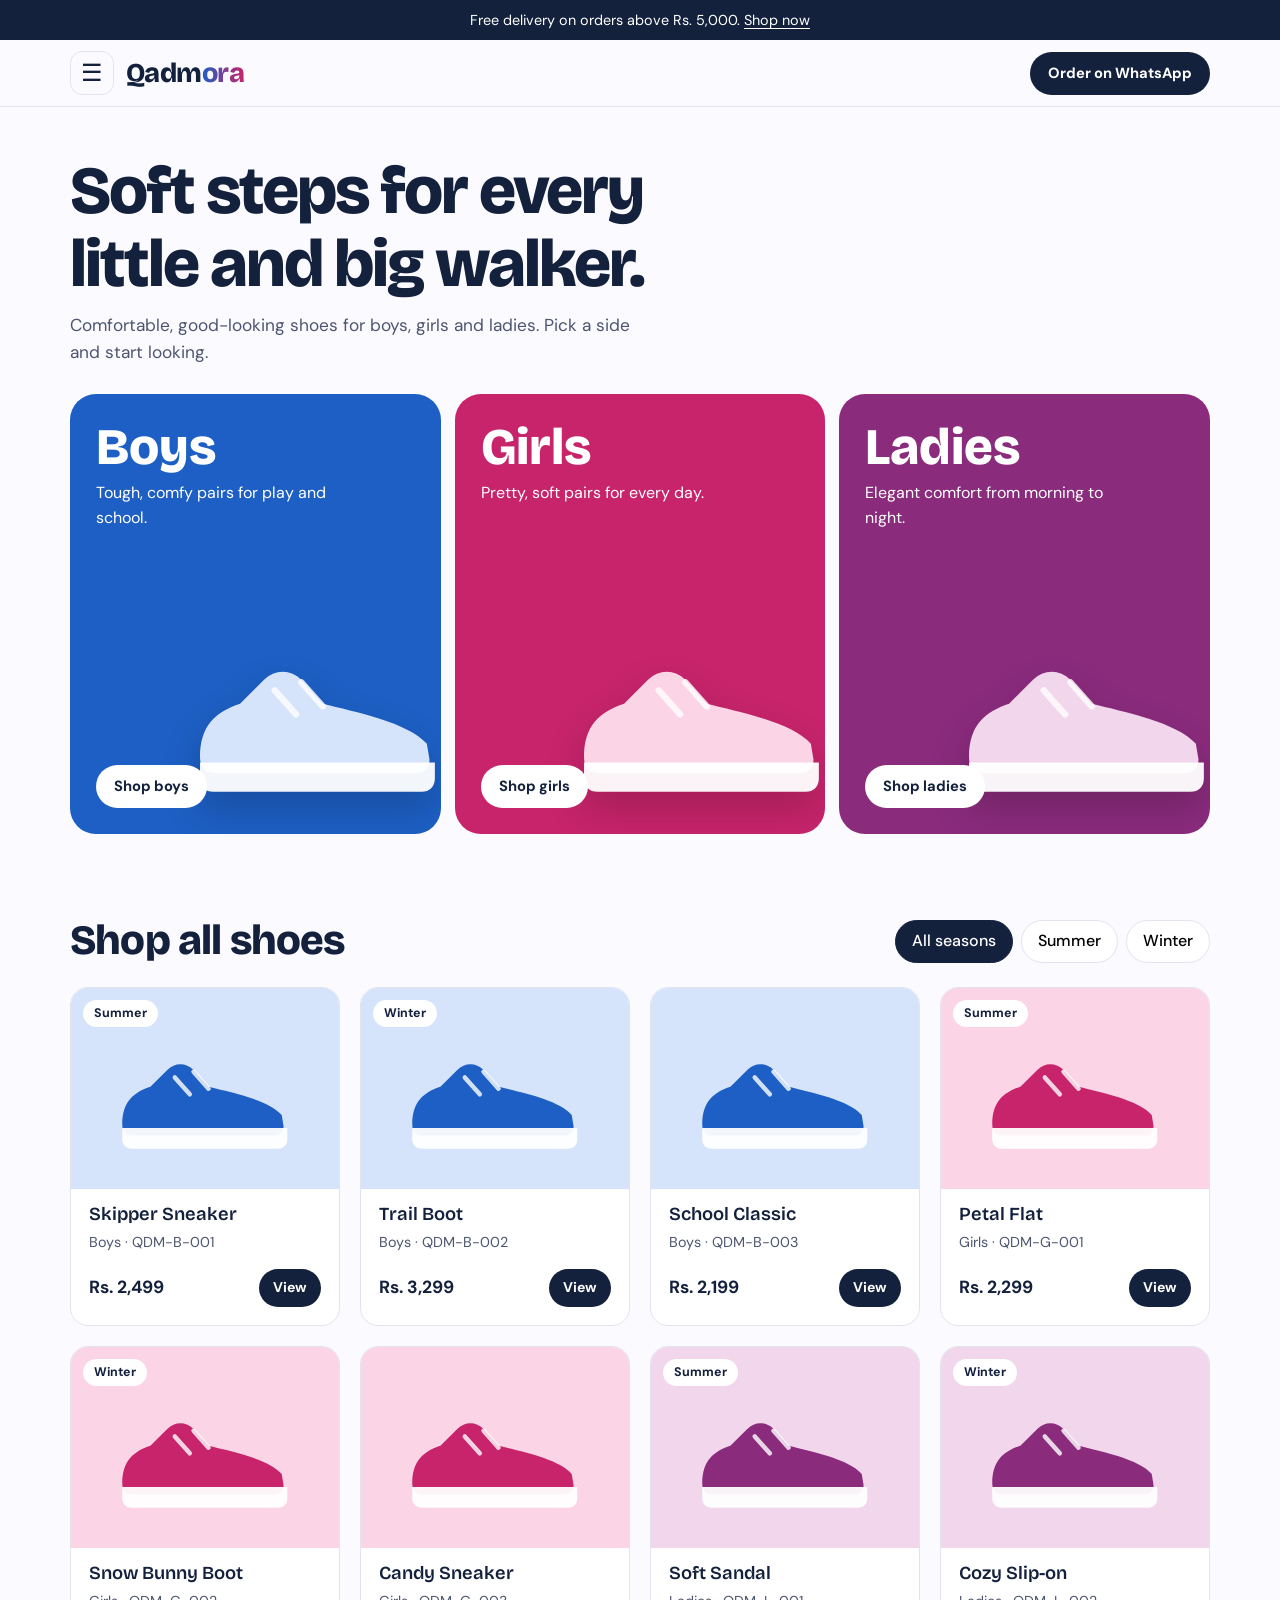
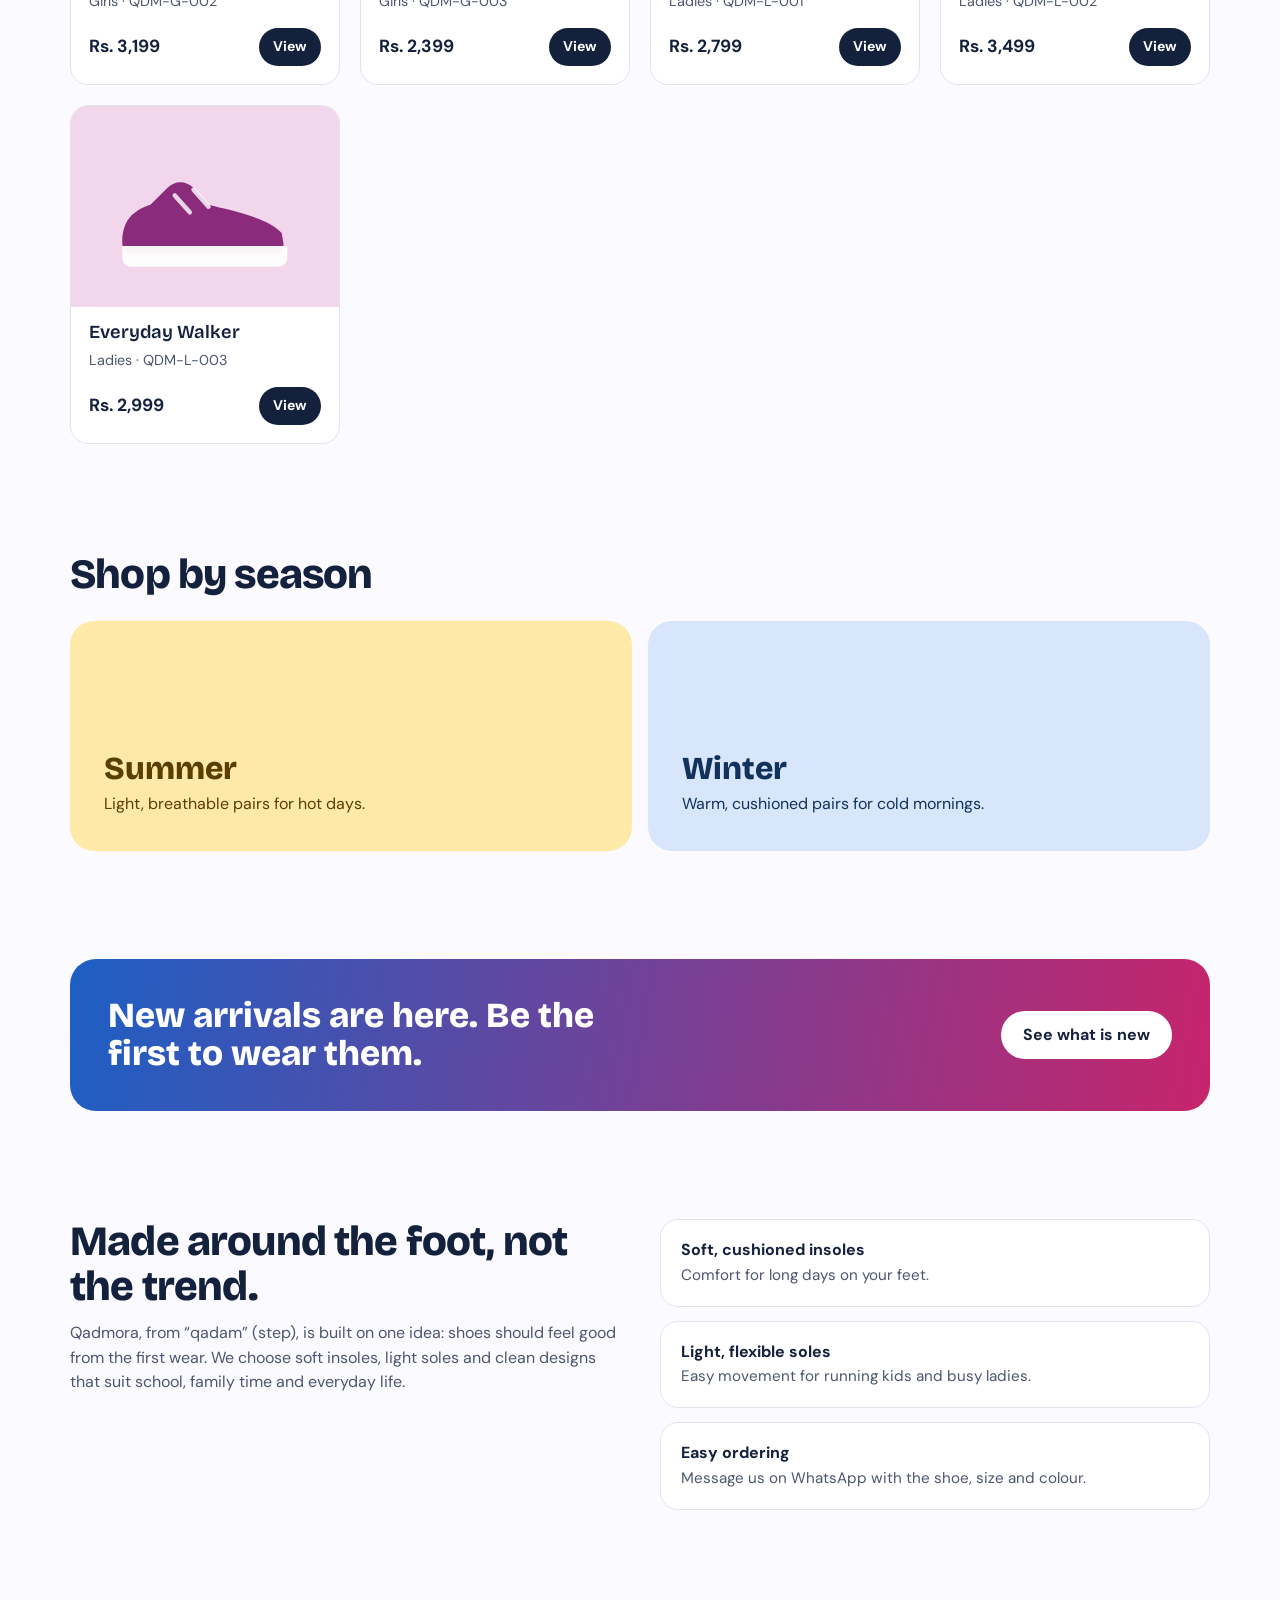
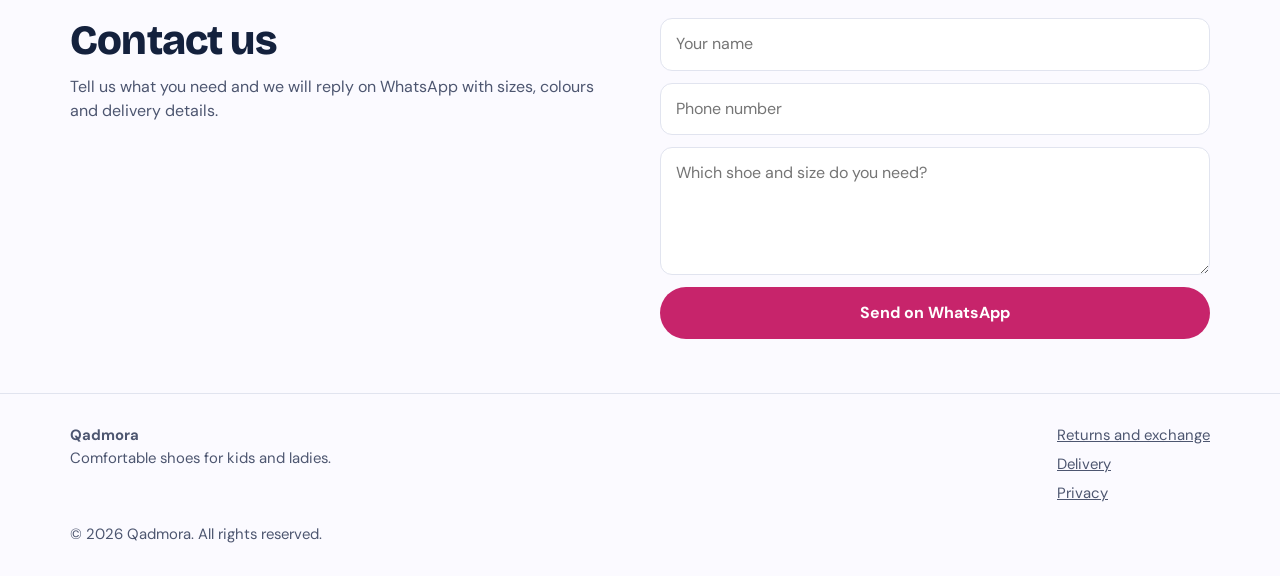
==== index.html @ e9a38264 "Add files via upload" ====
<!DOCTYPE html>
<html lang="en"><head><meta charset="utf-8"><meta name="viewport" content="width=device-width, initial-scale=1">
<title>Qadmora – Comfortable shoes for boys, girls and ladies</title><meta name="description" content="Qadmora makes soft, comfortable, good-looking shoes for boys, girls and ladies. Shop by category and season.">
<meta name="theme-color" content="#1d5fc4"><link rel="icon" href="favicon.svg" type="image/svg+xml">
<meta property="og:type" content="website"><meta property="og:title" content="Qadmora – Comfortable shoes for boys, girls and ladies"><meta property="og:description" content="Qadmora makes soft, comfortable, good-looking shoes for boys, girls and ladies. Shop by category and season."><meta property="og:image" content="https://qadmora.pages.dev/og-image.svg"><meta name="twitter:card" content="summary_large_image">
<link rel="preconnect" href="https://fonts.googleapis.com"><link rel="preconnect" href="https://fonts.gstatic.com" crossorigin>
<link href="https://fonts.googleapis.com/css2?family=Bricolage+Grotesque:wght@600;800&family=DM+Sans:wght@400;500;700&display=swap" rel="stylesheet">
<link rel="stylesheet" href="styles.css"><script type="application/ld+json">{"@context": "https://schema.org", "@type": "Store", "name": "Qadmora", "url": "https://qadmora.pages.dev", "description": "Comfortable shoes for boys, girls and ladies.", "areaServed": "PK", "currenciesAccepted": "PKR"}</script></head>
<body><div class="adbar" id="adTop" hidden></div>
<header><div class="wrap nav"><div class="left"><button class="burger" id="burger" aria-label="Open menu" aria-expanded="false" aria-controls="drawer">☰</button><a class="logo" href="./">Qadm<i>ora</i></a></div><a class="wa" data-wa="Assalam o Alaikum, I want to order from Qadmora." href="#" rel="noopener" target="_blank">Order on WhatsApp</a></div></header>
<div class="overlay" id="overlay" hidden></div>
<aside class="drawer" id="drawer" aria-label="Menu"><a class="logo" href="./">Qadm<i>ora</i></a><a href="boys/">Boys</a><a href="girls/">Girls</a><a href="ladies/">Ladies</a><a href="#shop">All shoes</a><a href="#seasons" id="navSeason">Seasons</a><a href="#about">About</a><a href="#contact">Contact</a><a href="returns.html">Returns</a><a href="delivery.html">Delivery</a></aside>
<main id="top"><div class="wrap hero"><h1>Soft steps for every little and big walker.</h1><p class="sub">Comfortable, good-looking shoes for boys, girls and ladies. Pick a side and start looking.</p><div class="panels"><a class="panel" href="boys/" style="background:#1d5fc4" aria-label="Shop Boys shoes"><div><h2>Boys</h2><small>Tough, comfy pairs for play and school.</small></div><svg viewBox="0 0 100 70" aria-hidden="true"><path d="M6 54c0-12 6-17 15-20l9-9c4-4 10-4 14 0l8 9c12 3 32 7 39 15l1 6c0 3-2 5-5 5H11c-3 0-5-2-5-6z" fill="#d6e4fb"/><path d="M6 56h88v6c0 3-2 5-5 5H11c-3 0-5-2-5-5z" fill="#fff" opacity=".95"/><path d="M34 29l8 9M44 26l8 9" stroke="#fff" stroke-width="2.4" stroke-linecap="round" opacity=".8"/></svg><span class="go">Shop boys</span></a><a class="panel" href="girls/" style="background:#c7246b" aria-label="Shop Girls shoes"><div><h2>Girls</h2><small>Pretty, soft pairs for every day.</small></div><svg viewBox="0 0 100 70" aria-hidden="true"><path d="M6 54c0-12 6-17 15-20l9-9c4-4 10-4 14 0l8 9c12 3 32 7 39 15l1 6c0 3-2 5-5 5H11c-3 0-5-2-5-6z" fill="#fbd5e5"/><path d="M6 56h88v6c0 3-2 5-5 5H11c-3 0-5-2-5-5z" fill="#fff" opacity=".95"/><path d="M34 29l8 9M44 26l8 9" stroke="#fff" stroke-width="2.4" stroke-linecap="round" opacity=".8"/></svg><span class="go">Shop girls</span></a><a class="panel" href="ladies/" style="background:#8a2b7c" aria-label="Shop Ladies shoes"><div><h2>Ladies</h2><small>Elegant comfort from morning to night.</small></div><svg viewBox="0 0 100 70" aria-hidden="true"><path d="M6 54c0-12 6-17 15-20l9-9c4-4 10-4 14 0l8 9c12 3 32 7 39 15l1 6c0 3-2 5-5 5H11c-3 0-5-2-5-6z" fill="#f1d6ec"/><path d="M6 56h88v6c0 3-2 5-5 5H11c-3 0-5-2-5-5z" fill="#fff" opacity=".95"/><path d="M34 29l8 9M44 26l8 9" stroke="#fff" stroke-width="2.4" stroke-linecap="round" opacity=".8"/></svg><span class="go">Shop ladies</span></a></div></div>
<section id="shop"><div class="wrap"><div class="head"><h2>Shop all shoes</h2><div class="chips" id="seasonChips" aria-label="Season"><button class="chip" data-s="all" aria-pressed="true">All seasons</button><button class="chip" data-s="Summer" aria-pressed="false">Summer</button><button class="chip" data-s="Winter" aria-pressed="false">Winter</button></div></div><div class="grid"><article class="card" data-season="Summer"><a class="img" href="p/qdm-b-001.html" style="background:#d6e4fb" aria-label="Skipper Sneaker"><span class="tag">Summer</span><svg viewBox="0 0 100 70" aria-hidden="true"><path d="M6 54c0-12 6-17 15-20l9-9c4-4 10-4 14 0l8 9c12 3 32 7 39 15l1 6c0 3-2 5-5 5H11c-3 0-5-2-5-6z" fill="#1d5fc4"/><path d="M6 56h88v6c0 3-2 5-5 5H11c-3 0-5-2-5-5z" fill="#fff" opacity=".95"/><path d="M34 29l8 9M44 26l8 9" stroke="#fff" stroke-width="2.4" stroke-linecap="round" opacity=".8"/></svg></a><div class="body"><h3><a href="p/qdm-b-001.html">Skipper Sneaker</a></h3><div class="meta">Boys · QDM-B-001</div><div class="row"><span class="price">Rs. 2,499</span><a class="buy" href="p/qdm-b-001.html">View</a></div></div></article><article class="card" data-season="Winter"><a class="img" href="p/qdm-b-002.html" style="background:#d6e4fb" aria-label="Trail Boot"><span class="tag">Winter</span><svg viewBox="0 0 100 70" aria-hidden="true"><path d="M6 54c0-12 6-17 15-20l9-9c4-4 10-4 14 0l8 9c12 3 32 7 39 15l1 6c0 3-2 5-5 5H11c-3 0-5-2-5-6z" fill="#1d5fc4"/><path d="M6 56h88v6c0 3-2 5-5 5H11c-3 0-5-2-5-5z" fill="#fff" opacity=".95"/><path d="M34 29l8 9M44 26l8 9" stroke="#fff" stroke-width="2.4" stroke-linecap="round" opacity=".8"/></svg></a><div class="body"><h3><a href="p/qdm-b-002.html">Trail Boot</a></h3><div class="meta">Boys · QDM-B-002</div><div class="row"><span class="price">Rs. 3,299</span><a class="buy" href="p/qdm-b-002.html">View</a></div></div></article><article class="card" data-season="All"><a class="img" href="p/qdm-b-003.html" style="background:#d6e4fb" aria-label="School Classic"><svg viewBox="0 0 100 70" aria-hidden="true"><path d="M6 54c0-12 6-17 15-20l9-9c4-4 10-4 14 0l8 9c12 3 32 7 39 15l1 6c0 3-2 5-5 5H11c-3 0-5-2-5-6z" fill="#1d5fc4"/><path d="M6 56h88v6c0 3-2 5-5 5H11c-3 0-5-2-5-5z" fill="#fff" opacity=".95"/><path d="M34 29l8 9M44 26l8 9" stroke="#fff" stroke-width="2.4" stroke-linecap="round" opacity=".8"/></svg></a><div class="body"><h3><a href="p/qdm-b-003.html">School Classic</a></h3><div class="meta">Boys · QDM-B-003</div><div class="row"><span class="price">Rs. 2,199</span><a class="buy" href="p/qdm-b-003.html">View</a></div></div></article><article class="card" data-season="Summer"><a class="img" href="p/qdm-g-001.html" style="background:#fbd5e5" aria-label="Petal Flat"><span class="tag">Summer</span><svg viewBox="0 0 100 70" aria-hidden="true"><path d="M6 54c0-12 6-17 15-20l9-9c4-4 10-4 14 0l8 9c12 3 32 7 39 15l1 6c0 3-2 5-5 5H11c-3 0-5-2-5-6z" fill="#c7246b"/><path d="M6 56h88v6c0 3-2 5-5 5H11c-3 0-5-2-5-5z" fill="#fff" opacity=".95"/><path d="M34 29l8 9M44 26l8 9" stroke="#fff" stroke-width="2.4" stroke-linecap="round" opacity=".8"/></svg></a><div class="body"><h3><a href="p/qdm-g-001.html">Petal Flat</a></h3><div class="meta">Girls · QDM-G-001</div><div class="row"><span class="price">Rs. 2,299</span><a class="buy" href="p/qdm-g-001.html">View</a></div></div></article><article class="card" data-season="Winter"><a class="img" href="p/qdm-g-002.html" style="background:#fbd5e5" aria-label="Snow Bunny Boot"><span class="tag">Winter</span><svg viewBox="0 0 100 70" aria-hidden="true"><path d="M6 54c0-12 6-17 15-20l9-9c4-4 10-4 14 0l8 9c12 3 32 7 39 15l1 6c0 3-2 5-5 5H11c-3 0-5-2-5-6z" fill="#c7246b"/><path d="M6 56h88v6c0 3-2 5-5 5H11c-3 0-5-2-5-5z" fill="#fff" opacity=".95"/><path d="M34 29l8 9M44 26l8 9" stroke="#fff" stroke-width="2.4" stroke-linecap="round" opacity=".8"/></svg></a><div class="body"><h3><a href="p/qdm-g-002.html">Snow Bunny Boot</a></h3><div class="meta">Girls · QDM-G-002</div><div class="row"><span class="price">Rs. 3,199</span><a class="buy" href="p/qdm-g-002.html">View</a></div></div></article><article class="card" data-season="All"><a class="img" href="p/qdm-g-003.html" style="background:#fbd5e5" aria-label="Candy Sneaker"><svg viewBox="0 0 100 70" aria-hidden="true"><path d="M6 54c0-12 6-17 15-20l9-9c4-4 10-4 14 0l8 9c12 3 32 7 39 15l1 6c0 3-2 5-5 5H11c-3 0-5-2-5-6z" fill="#c7246b"/><path d="M6 56h88v6c0 3-2 5-5 5H11c-3 0-5-2-5-5z" fill="#fff" opacity=".95"/><path d="M34 29l8 9M44 26l8 9" stroke="#fff" stroke-width="2.4" stroke-linecap="round" opacity=".8"/></svg></a><div class="body"><h3><a href="p/qdm-g-003.html">Candy Sneaker</a></h3><div class="meta">Girls · QDM-G-003</div><div class="row"><span class="price">Rs. 2,399</span><a class="buy" href="p/qdm-g-003.html">View</a></div></div></article><article class="card" data-season="Summer"><a class="img" href="p/qdm-l-001.html" style="background:#f1d6ec" aria-label="Soft Sandal"><span class="tag">Summer</span><svg viewBox="0 0 100 70" aria-hidden="true"><path d="M6 54c0-12 6-17 15-20l9-9c4-4 10-4 14 0l8 9c12 3 32 7 39 15l1 6c0 3-2 5-5 5H11c-3 0-5-2-5-6z" fill="#8a2b7c"/><path d="M6 56h88v6c0 3-2 5-5 5H11c-3 0-5-2-5-5z" fill="#fff" opacity=".95"/><path d="M34 29l8 9M44 26l8 9" stroke="#fff" stroke-width="2.4" stroke-linecap="round" opacity=".8"/></svg></a><div class="body"><h3><a href="p/qdm-l-001.html">Soft Sandal</a></h3><div class="meta">Ladies · QDM-L-001</div><div class="row"><span class="price">Rs. 2,799</span><a class="buy" href="p/qdm-l-001.html">View</a></div></div></article><article class="card" data-season="Winter"><a class="img" href="p/qdm-l-002.html" style="background:#f1d6ec" aria-label="Cozy Slip-on"><span class="tag">Winter</span><svg viewBox="0 0 100 70" aria-hidden="true"><path d="M6 54c0-12 6-17 15-20l9-9c4-4 10-4 14 0l8 9c12 3 32 7 39 15l1 6c0 3-2 5-5 5H11c-3 0-5-2-5-6z" fill="#8a2b7c"/><path d="M6 56h88v6c0 3-2 5-5 5H11c-3 0-5-2-5-5z" fill="#fff" opacity=".95"/><path d="M34 29l8 9M44 26l8 9" stroke="#fff" stroke-width="2.4" stroke-linecap="round" opacity=".8"/></svg></a><div class="body"><h3><a href="p/qdm-l-002.html">Cozy Slip-on</a></h3><div class="meta">Ladies · QDM-L-002</div><div class="row"><span class="price">Rs. 3,499</span><a class="buy" href="p/qdm-l-002.html">View</a></div></div></article><article class="card" data-season="All"><a class="img" href="p/qdm-l-003.html" style="background:#f1d6ec" aria-label="Everyday Walker"><svg viewBox="0 0 100 70" aria-hidden="true"><path d="M6 54c0-12 6-17 15-20l9-9c4-4 10-4 14 0l8 9c12 3 32 7 39 15l1 6c0 3-2 5-5 5H11c-3 0-5-2-5-6z" fill="#8a2b7c"/><path d="M6 56h88v6c0 3-2 5-5 5H11c-3 0-5-2-5-5z" fill="#fff" opacity=".95"/><path d="M34 29l8 9M44 26l8 9" stroke="#fff" stroke-width="2.4" stroke-linecap="round" opacity=".8"/></svg></a><div class="body"><h3><a href="p/qdm-l-003.html">Everyday Walker</a></h3><div class="meta">Ladies · QDM-L-003</div><div class="row"><span class="price">Rs. 2,999</span><a class="buy" href="p/qdm-l-003.html">View</a></div></div></article></div></div></section>
<section id="seasons"><div class="wrap"><div class="head"><h2>Shop by season</h2></div><div class="seasons"><button class="season s-summer" data-s="Summer"><span class="h">Summer</span><p>Light, breathable pairs for hot days.</p></button><button class="season s-winter" data-s="Winter"><span class="h">Winter</span><p>Warm, cushioned pairs for cold mornings.</p></button></div></div></section>
<section id="adMid" hidden><div class="wrap"><div class="banner" id="bannerBox"></div></div></section>
<section id="about"><div class="wrap two"><div><h2 class="big">Made around the foot, not the trend.</h2><p class="lead">Qadmora, from “qadam” (step), is built on one idea: shoes should feel good from the first wear. We choose soft insoles, light soles and clean designs that suit school, family time and everyday life.</p></div><div class="feat"><div><b>Soft, cushioned insoles</b><span>Comfort for long days on your feet.</span></div><div><b>Light, flexible soles</b><span>Easy movement for running kids and busy ladies.</span></div><div><b>Easy ordering</b><span>Message us on WhatsApp with the shoe, size and colour.</span></div></div></div></section>
<section id="contact"><div class="wrap two"><div><h2 class="big">Contact us</h2><p class="lead">Tell us what you need and we will reply on WhatsApp with sizes, colours and delivery details.</p></div><form id="form"><input name="n" placeholder="Your name" required autocomplete="name" aria-label="Your name"><input name="p" type="tel" inputmode="tel" placeholder="Phone number" required autocomplete="tel" aria-label="Phone number"><textarea name="m" rows="4" placeholder="Which shoe and size do you need?" required aria-label="Message"></textarea><button class="send" type="submit">Send on WhatsApp</button></form></div></section></main>
<footer><div class="wrap"><div><b>Qadmora</b><br>Comfortable shoes for kids and ladies.<div id="soc"></div></div><div class="fl"><a href="returns.html">Returns and exchange</a><a href="delivery.html">Delivery</a><a href="privacy.html">Privacy</a></div><div class="cp">© 2026 Qadmora. All rights reserved.</div></div></footer>
<script src="config.js"></script><script src="app.js"></script></body></html>
---- styles.css ----
:root{--ink:#14213d;--bg:#fbfaff;--mut:#4d5670;--line:#e1e4ef;--blue:#1d5fc4;--pink:#c7246b;--r:18px}
*{box-sizing:border-box;margin:0}html{scroll-behavior:smooth}
body{font-family:'DM Sans',system-ui,sans-serif;color:var(--ink);background:var(--bg);line-height:1.55}
h1,h2,h3,.logo,.h{font-family:'Bricolage Grotesque','DM Sans',sans-serif;line-height:1.08}a{color:inherit;text-decoration:none}
:focus-visible{outline:3px solid var(--ink);outline-offset:3px;border-radius:6px}.wrap{max-width:1180px;margin:0 auto;padding:0 20px}.narrow{max-width:760px}
.adbar{background:var(--ink);color:#fff;text-align:center;font-size:.9rem;padding:9px 16px}.adbar a{text-decoration:underline;text-underline-offset:3px}
header{position:sticky;top:0;z-index:20;background:rgba(251,250,255,.94);backdrop-filter:blur(8px);border-bottom:1px solid var(--line)}
.nav{display:flex;align-items:center;justify-content:space-between;height:66px}.left{display:flex;align-items:center;gap:12px}
.logo{font-size:1.7rem;font-weight:800;letter-spacing:-.02em}.logo i{font-style:normal;background:linear-gradient(90deg,var(--blue),var(--pink));-webkit-background-clip:text;background-clip:text;color:transparent}
.burger{font-size:1.5rem;line-height:1;background:none;border:1.5px solid var(--line);border-radius:12px;width:44px;height:44px;cursor:pointer;color:var(--ink)}
.wa{background:var(--ink);color:#fff;padding:10px 18px;border-radius:99px;font-weight:700;font-size:.92rem}
.drawer{position:fixed;top:0;left:0;bottom:0;width:min(300px,82vw);overflow:auto;background:#fff;z-index:40;padding:24px 18px;transform:translateX(-100%);visibility:hidden;transition:transform .3s ease,visibility .3s;display:flex;flex-direction:column;gap:2px;box-shadow:10px 0 40px rgba(20,33,61,.15)}
.drawer.open{transform:none;visibility:visible}.drawer a{padding:12px;border-radius:12px;font-weight:500;font-size:1.05rem}.drawer a:hover{background:#f1f2fa}.drawer a.logo{padding:0 12px 16px}
.overlay{position:fixed;inset:0;background:rgba(20,33,61,.45);z-index:30}
.hero h1{font-size:clamp(2.2rem,5.4vw,4.2rem);font-weight:800;letter-spacing:-.03em;max-width:15ch;padding:48px 0 12px}.sub{color:var(--mut);max-width:48ch;font-size:1.08rem;margin-bottom:28px}
.panels{display:flex;gap:14px;height:440px;margin-bottom:30px}
.panel{flex:1;border-radius:26px;padding:26px;display:flex;flex-direction:column;justify-content:space-between;position:relative;overflow:hidden;color:#fff;transition:flex .45s ease}
.panel:hover,.panel:focus-visible{flex:1.6}.panel h2{font-size:clamp(2rem,4vw,3.2rem);font-weight:800}.panel small{display:block;font-size:1rem;margin-top:6px;max-width:22ch}
.panel svg{position:absolute;right:-10px;bottom:34px;width:72%;max-width:340px;filter:drop-shadow(0 18px 18px rgba(0,0,0,.18));transition:transform .45s ease}.panel:hover svg{transform:rotate(-6deg) scale(1.06)}
.go{align-self:flex-start;background:#fff;color:var(--ink);padding:10px 18px;border-radius:99px;font-weight:700;font-size:.92rem;position:relative;z-index:1}
section{padding:54px 0}.head{display:flex;justify-content:space-between;align-items:end;flex-wrap:wrap;gap:16px;margin-bottom:24px}
.head h2,.big{font-size:clamp(1.8rem,3.6vw,2.6rem);font-weight:800;letter-spacing:-.02em}
.chips{display:flex;gap:8px;flex-wrap:wrap}.chip{border:1.5px solid var(--line);background:#fff;padding:8px 16px;border-radius:99px;font:inherit;font-weight:500;cursor:pointer;display:inline-block}
.chip[aria-pressed=true]{background:var(--ink);color:#fff;border-color:var(--ink)}
.grid{display:grid;grid-template-columns:repeat(auto-fill,minmax(250px,1fr));gap:20px}
.card{background:#fff;border:1px solid var(--line);border-radius:var(--r);overflow:hidden;display:flex;flex-direction:column}.card[hidden]{display:none}
.card .img{aspect-ratio:4/3;display:grid;place-items:center;position:relative}.card .img svg{width:70%}
.tag{position:absolute;left:12px;top:12px;background:#fff;border-radius:99px;font-size:.78rem;padding:4px 11px;font-weight:700}
.body{padding:16px 18px 18px;display:flex;flex-direction:column;gap:6px;flex:1}.card h3{font-size:1.15rem;font-weight:600}.meta{color:var(--mut);font-size:.9rem}
.row{display:flex;justify-content:space-between;align-items:center;margin-top:auto;padding-top:10px}.price{font-weight:700;font-size:1.1rem}
.buy{display:inline-block;background:var(--ink);color:#fff;padding:8px 14px;border-radius:99px;font-size:.88rem;font-weight:700}.buy.lg{padding:14px 26px;font-size:1rem;margin-top:8px}
.seasons{display:grid;grid-template-columns:1fr 1fr;gap:16px}.season{border-radius:24px;padding:34px;min-height:230px;display:flex;flex-direction:column;justify-content:flex-end;cursor:pointer;border:0;font:inherit;text-align:left}
.season .h{font-size:2rem;font-weight:800}.season p{max-width:30ch;margin-top:6px}.s-summer{background:#ffe9a8;color:#5a3d00}.s-winter{background:#d7e6fb;color:#12325c}
.banner{border-radius:26px;background:linear-gradient(100deg,var(--blue),var(--pink));color:#fff;padding:38px;display:flex;justify-content:space-between;align-items:center;gap:20px;flex-wrap:wrap}
.banner h3{font-size:clamp(1.5rem,3vw,2.2rem);font-weight:800;max-width:24ch}.banner img{max-height:120px;border-radius:14px}.banner .btn{background:#fff;color:var(--ink);padding:12px 22px;border-radius:99px;font-weight:700}
.two{display:grid;grid-template-columns:1fr 1fr;gap:40px}.feat{display:grid;gap:14px}.feat div{background:#fff;border:1px solid var(--line);border-radius:var(--r);padding:18px 20px}.feat b{display:block}.feat span{color:var(--mut);font-size:.95rem}
.lead{color:var(--mut);margin:12px 0 18px;max-width:58ch}form{display:grid;gap:12px}
input,textarea{font:inherit;padding:13px 15px;border:1.5px solid var(--line);border-radius:12px;background:#fff;width:100%}
.send{font:inherit;font-weight:700;background:var(--pink);color:#fff;border:0;padding:14px;border-radius:99px;cursor:pointer}
.ph{font-size:clamp(2rem,4.4vw,3.2rem);font-weight:800;letter-spacing:-.02em;padding-top:28px}.crumb{padding-top:22px;color:var(--mut);font-size:.92rem}.crumb a{text-decoration:underline}
.prod{display:grid;grid-template-columns:1.1fr 1fr;gap:40px;align-items:start;margin-bottom:20px}.main{border-radius:24px;aspect-ratio:4/3;display:grid;place-items:center;overflow:hidden}.main svg,.main img{width:80%}
.thumbs{display:flex;gap:10px;margin-top:10px}.th{flex:1;border:2px solid transparent;border-radius:14px;aspect-ratio:4/3;display:grid;place-items:center;cursor:pointer;overflow:hidden;padding:0}.th[aria-current=true]{border-color:var(--ink)}.th svg,.th img{width:80%}
.big2{font-size:1.8rem;margin:8px 0}.og{margin:16px 0}.og b{display:block;margin-bottom:8px}.og div{display:flex;gap:8px;flex-wrap:wrap}
.opt{border:1.5px solid var(--line);background:#fff;padding:9px 16px;border-radius:12px;font:inherit;font-weight:500;cursor:pointer}.opt[aria-pressed=true]{background:var(--ink);color:#fff;border-color:var(--ink)}
.err{color:#b3261e;font-weight:500;min-height:1.4em;margin-top:8px}.note{color:var(--mut);font-size:.92rem;margin-top:14px}.note a{text-decoration:underline}.rel{font-size:1.6rem;margin:36px 0 18px}
footer{border-top:1px solid var(--line);padding:30px 0;color:var(--mut);font-size:.93rem}footer .wrap{display:flex;justify-content:space-between;flex-wrap:wrap;gap:18px}
.fl{display:flex;flex-direction:column;gap:6px}.fl a,#soc a{text-decoration:underline}#soc{display:flex;gap:12px;margin-top:8px}.cp{width:100%}
@media(max-width:820px){.panels{flex-direction:column;height:auto}.panel{min-height:240px}.panel:hover{flex:1}.panel svg{width:58%}.two,.seasons,.prod{grid-template-columns:1fr}section{padding:38px 0}.hero h1{padding-top:32px}}
@media(max-width:480px){.wa{padding:9px 13px;font-size:.82rem}.logo{font-size:1.45rem}.banner,.season{padding:24px}.wrap{padding:0 16px}.grid{grid-template-columns:1fr 1fr;gap:12px}.body{padding:12px}.card h3{font-size:1rem}}
@media(prefers-reduced-motion:reduce){*{transition:none!important;scroll-behavior:auto!important}}
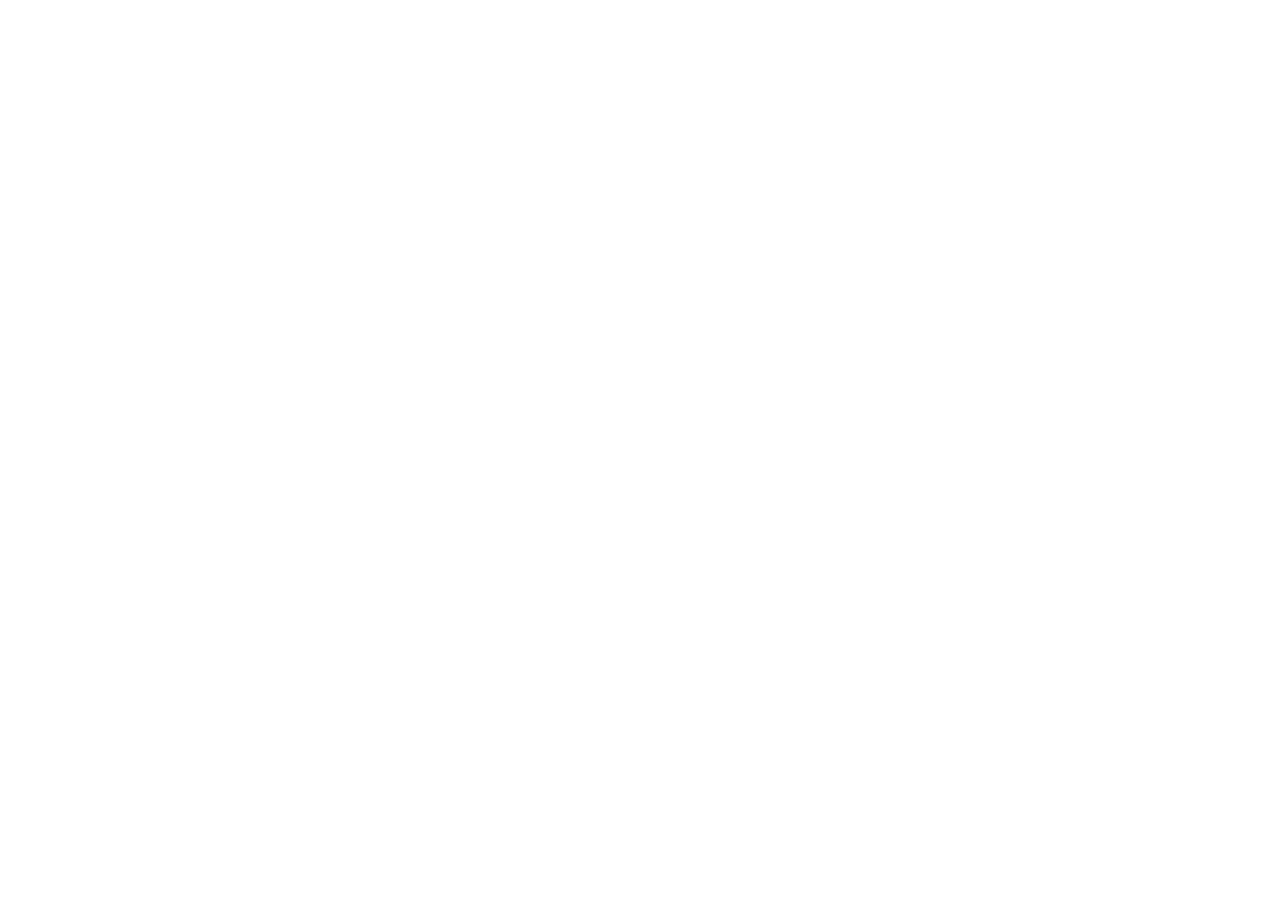
==== commit 7f122059: "Add files via upload" ====
--- a/index.html
+++ b/index.html
@@ -1,20 +1,3 @@
-<!DOCTYPE html>
-<html lang="en"><head><meta charset="utf-8"><meta name="viewport" content="width=device-width, initial-scale=1">
-<title>Qadmora – Comfortable shoes for boys, girls and ladies</title><meta name="description" content="Qadmora makes soft, comfortable, good-looking shoes for boys, girls and ladies. Shop by category and season.">
-<meta name="theme-color" content="#1d5fc4"><link rel="icon" href="favicon.svg" type="image/svg+xml">
-<meta property="og:type" content="website"><meta property="og:title" content="Qadmora – Comfortable shoes for boys, girls and ladies"><meta property="og:description" content="Qadmora makes soft, comfortable, good-looking shoes for boys, girls and ladies. Shop by category and season."><meta property="og:image" content="https://qadmora.pages.dev/og-image.svg"><meta name="twitter:card" content="summary_large_image">
-<link rel="preconnect" href="https://fonts.googleapis.com"><link rel="preconnect" href="https://fonts.gstatic.com" crossorigin>
-<link href="https://fonts.googleapis.com/css2?family=Bricolage+Grotesque:wght@600;800&family=DM+Sans:wght@400;500;700&display=swap" rel="stylesheet">
-<link rel="stylesheet" href="styles.css"><script type="application/ld+json">{"@context": "https://schema.org", "@type": "Store", "name": "Qadmora", "url": "https://qadmora.pages.dev", "description": "Comfortable shoes for boys, girls and ladies.", "areaServed": "PK", "currenciesAccepted": "PKR"}</script></head>
-<body><div class="adbar" id="adTop" hidden></div>
-<header><div class="wrap nav"><div class="left"><button class="burger" id="burger" aria-label="Open menu" aria-expanded="false" aria-controls="drawer">☰</button><a class="logo" href="./">Qadm<i>ora</i></a></div><a class="wa" data-wa="Assalam o Alaikum, I want to order from Qadmora." href="#" rel="noopener" target="_blank">Order on WhatsApp</a></div></header>
-<div class="overlay" id="overlay" hidden></div>
-<aside class="drawer" id="drawer" aria-label="Menu"><a class="logo" href="./">Qadm<i>ora</i></a><a href="boys/">Boys</a><a href="girls/">Girls</a><a href="ladies/">Ladies</a><a href="#shop">All shoes</a><a href="#seasons" id="navSeason">Seasons</a><a href="#about">About</a><a href="#contact">Contact</a><a href="returns.html">Returns</a><a href="delivery.html">Delivery</a></aside>
-<main id="top"><div class="wrap hero"><h1>Soft steps for every little and big walker.</h1><p class="sub">Comfortable, good-looking shoes for boys, girls and ladies. Pick a side and start looking.</p><div class="panels"><a class="panel" href="boys/" style="background:#1d5fc4" aria-label="Shop Boys shoes"><div><h2>Boys</h2><small>Tough, comfy pairs for play and school.</small></div><svg viewBox="0 0 100 70" aria-hidden="true"><path d="M6 54c0-12 6-17 15-20l9-9c4-4 10-4 14 0l8 9c12 3 32 7 39 15l1 6c0 3-2 5-5 5H11c-3 0-5-2-5-6z" fill="#d6e4fb"/><path d="M6 56h88v6c0 3-2 5-5 5H11c-3 0-5-2-5-5z" fill="#fff" opacity=".95"/><path d="M34 29l8 9M44 26l8 9" stroke="#fff" stroke-width="2.4" stroke-linecap="round" opacity=".8"/></svg><span class="go">Shop boys</span></a><a class="panel" href="girls/" style="background:#c7246b" aria-label="Shop Girls shoes"><div><h2>Girls</h2><small>Pretty, soft pairs for every day.</small></div><svg viewBox="0 0 100 70" aria-hidden="true"><path d="M6 54c0-12 6-17 15-20l9-9c4-4 10-4 14 0l8 9c12 3 32 7 39 15l1 6c0 3-2 5-5 5H11c-3 0-5-2-5-6z" fill="#fbd5e5"/><path d="M6 56h88v6c0 3-2 5-5 5H11c-3 0-5-2-5-5z" fill="#fff" opacity=".95"/><path d="M34 29l8 9M44 26l8 9" stroke="#fff" stroke-width="2.4" stroke-linecap="round" opacity=".8"/></svg><span class="go">Shop girls</span></a><a class="panel" href="ladies/" style="background:#8a2b7c" aria-label="Shop Ladies shoes"><div><h2>Ladies</h2><small>Elegant comfort from morning to night.</small></div><svg viewBox="0 0 100 70" aria-hidden="true"><path d="M6 54c0-12 6-17 15-20l9-9c4-4 10-4 14 0l8 9c12 3 32 7 39 15l1 6c0 3-2 5-5 5H11c-3 0-5-2-5-6z" fill="#f1d6ec"/><path d="M6 56h88v6c0 3-2 5-5 5H11c-3 0-5-2-5-5z" fill="#fff" opacity=".95"/><path d="M34 29l8 9M44 26l8 9" stroke="#fff" stroke-width="2.4" stroke-linecap="round" opacity=".8"/></svg><span class="go">Shop ladies</span></a></div></div>
-<section id="shop"><div class="wrap"><div class="head"><h2>Shop all shoes</h2><div class="chips" id="seasonChips" aria-label="Season"><button class="chip" data-s="all" aria-pressed="true">All seasons</button><button class="chip" data-s="Summer" aria-pressed="false">Summer</button><button class="chip" data-s="Winter" aria-pressed="false">Winter</button></div></div><div class="grid"><article class="card" data-season="Summer"><a class="img" href="p/qdm-b-001.html" style="background:#d6e4fb" aria-label="Skipper Sneaker"><span class="tag">Summer</span><svg viewBox="0 0 100 70" aria-hidden="true"><path d="M6 54c0-12 6-17 15-20l9-9c4-4 10-4 14 0l8 9c12 3 32 7 39 15l1 6c0 3-2 5-5 5H11c-3 0-5-2-5-6z" fill="#1d5fc4"/><path d="M6 56h88v6c0 3-2 5-5 5H11c-3 0-5-2-5-5z" fill="#fff" opacity=".95"/><path d="M34 29l8 9M44 26l8 9" stroke="#fff" stroke-width="2.4" stroke-linecap="round" opacity=".8"/></svg></a><div class="body"><h3><a href="p/qdm-b-001.html">Skipper Sneaker</a></h3><div class="meta">Boys · QDM-B-001</div><div class="row"><span class="price">Rs. 2,499</span><a class="buy" href="p/qdm-b-001.html">View</a></div></div></article><article class="card" data-season="Winter"><a class="img" href="p/qdm-b-002.html" style="background:#d6e4fb" aria-label="Trail Boot"><span class="tag">Winter</span><svg viewBox="0 0 100 70" aria-hidden="true"><path d="M6 54c0-12 6-17 15-20l9-9c4-4 10-4 14 0l8 9c12 3 32 7 39 15l1 6c0 3-2 5-5 5H11c-3 0-5-2-5-6z" fill="#1d5fc4"/><path d="M6 56h88v6c0 3-2 5-5 5H11c-3 0-5-2-5-5z" fill="#fff" opacity=".95"/><path d="M34 29l8 9M44 26l8 9" stroke="#fff" stroke-width="2.4" stroke-linecap="round" opacity=".8"/></svg></a><div class="body"><h3><a href="p/qdm-b-002.html">Trail Boot</a></h3><div class="meta">Boys · QDM-B-002</div><div class="row"><span class="price">Rs. 3,299</span><a class="buy" href="p/qdm-b-002.html">View</a></div></div></article><article class="card" data-season="All"><a class="img" href="p/qdm-b-003.html" style="background:#d6e4fb" aria-label="School Classic"><svg viewBox="0 0 100 70" aria-hidden="true"><path d="M6 54c0-12 6-17 15-20l9-9c4-4 10-4 14 0l8 9c12 3 32 7 39 15l1 6c0 3-2 5-5 5H11c-3 0-5-2-5-6z" fill="#1d5fc4"/><path d="M6 56h88v6c0 3-2 5-5 5H11c-3 0-5-2-5-5z" fill="#fff" opacity=".95"/><path d="M34 29l8 9M44 26l8 9" stroke="#fff" stroke-width="2.4" stroke-linecap="round" opacity=".8"/></svg></a><div class="body"><h3><a href="p/qdm-b-003.html">School Classic</a></h3><div class="meta">Boys · QDM-B-003</div><div class="row"><span class="price">Rs. 2,199</span><a class="buy" href="p/qdm-b-003.html">View</a></div></div></article><article class="card" data-season="Summer"><a class="img" href="p/qdm-g-001.html" style="background:#fbd5e5" aria-label="Petal Flat"><span class="tag">Summer</span><svg viewBox="0 0 100 70" aria-hidden="true"><path d="M6 54c0-12 6-17 15-20l9-9c4-4 10-4 14 0l8 9c12 3 32 7 39 15l1 6c0 3-2 5-5 5H11c-3 0-5-2-5-6z" fill="#c7246b"/><path d="M6 56h88v6c0 3-2 5-5 5H11c-3 0-5-2-5-5z" fill="#fff" opacity=".95"/><path d="M34 29l8 9M44 26l8 9" stroke="#fff" stroke-width="2.4" stroke-linecap="round" opacity=".8"/></svg></a><div class="body"><h3><a href="p/qdm-g-001.html">Petal Flat</a></h3><div class="meta">Girls · QDM-G-001</div><div class="row"><span class="price">Rs. 2,299</span><a class="buy" href="p/qdm-g-001.html">View</a></div></div></article><article class="card" data-season="Winter"><a class="img" href="p/qdm-g-002.html" style="background:#fbd5e5" aria-label="Snow Bunny Boot"><span class="tag">Winter</span><svg viewBox="0 0 100 70" aria-hidden="true"><path d="M6 54c0-12 6-17 15-20l9-9c4-4 10-4 14 0l8 9c12 3 32 7 39 15l1 6c0 3-2 5-5 5H11c-3 0-5-2-5-6z" fill="#c7246b"/><path d="M6 56h88v6c0 3-2 5-5 5H11c-3 0-5-2-5-5z" fill="#fff" opacity=".95"/><path d="M34 29l8 9M44 26l8 9" stroke="#fff" stroke-width="2.4" stroke-linecap="round" opacity=".8"/></svg></a><div class="body"><h3><a href="p/qdm-g-002.html">Snow Bunny Boot</a></h3><div class="meta">Girls · QDM-G-002</div><div class="row"><span class="price">Rs. 3,199</span><a class="buy" href="p/qdm-g-002.html">View</a></div></div></article><article class="card" data-season="All"><a class="img" href="p/qdm-g-003.html" style="background:#fbd5e5" aria-label="Candy Sneaker"><svg viewBox="0 0 100 70" aria-hidden="true"><path d="M6 54c0-12 6-17 15-20l9-9c4-4 10-4 14 0l8 9c12 3 32 7 39 15l1 6c0 3-2 5-5 5H11c-3 0-5-2-5-6z" fill="#c7246b"/><path d="M6 56h88v6c0 3-2 5-5 5H11c-3 0-5-2-5-5z" fill="#fff" opacity=".95"/><path d="M34 29l8 9M44 26l8 9" stroke="#fff" stroke-width="2.4" stroke-linecap="round" opacity=".8"/></svg></a><div class="body"><h3><a href="p/qdm-g-003.html">Candy Sneaker</a></h3><div class="meta">Girls · QDM-G-003</div><div class="row"><span class="price">Rs. 2,399</span><a class="buy" href="p/qdm-g-003.html">View</a></div></div></article><article class="card" data-season="Summer"><a class="img" href="p/qdm-l-001.html" style="background:#f1d6ec" aria-label="Soft Sandal"><span class="tag">Summer</span><svg viewBox="0 0 100 70" aria-hidden="true"><path d="M6 54c0-12 6-17 15-20l9-9c4-4 10-4 14 0l8 9c12 3 32 7 39 15l1 6c0 3-2 5-5 5H11c-3 0-5-2-5-6z" fill="#8a2b7c"/><path d="M6 56h88v6c0 3-2 5-5 5H11c-3 0-5-2-5-5z" fill="#fff" opacity=".95"/><path d="M34 29l8 9M44 26l8 9" stroke="#fff" stroke-width="2.4" stroke-linecap="round" opacity=".8"/></svg></a><div class="body"><h3><a href="p/qdm-l-001.html">Soft Sandal</a></h3><div class="meta">Ladies · QDM-L-001</div><div class="row"><span class="price">Rs. 2,799</span><a class="buy" href="p/qdm-l-001.html">View</a></div></div></article><article class="card" data-season="Winter"><a class="img" href="p/qdm-l-002.html" style="background:#f1d6ec" aria-label="Cozy Slip-on"><span class="tag">Winter</span><svg viewBox="0 0 100 70" aria-hidden="true"><path d="M6 54c0-12 6-17 15-20l9-9c4-4 10-4 14 0l8 9c12 3 32 7 39 15l1 6c0 3-2 5-5 5H11c-3 0-5-2-5-6z" fill="#8a2b7c"/><path d="M6 56h88v6c0 3-2 5-5 5H11c-3 0-5-2-5-5z" fill="#fff" opacity=".95"/><path d="M34 29l8 9M44 26l8 9" stroke="#fff" stroke-width="2.4" stroke-linecap="round" opacity=".8"/></svg></a><div class="body"><h3><a href="p/qdm-l-002.html">Cozy Slip-on</a></h3><div class="meta">Ladies · QDM-L-002</div><div class="row"><span class="price">Rs. 3,499</span><a class="buy" href="p/qdm-l-002.html">View</a></div></div></article><article class="card" data-season="All"><a class="img" href="p/qdm-l-003.html" style="background:#f1d6ec" aria-label="Everyday Walker"><svg viewBox="0 0 100 70" aria-hidden="true"><path d="M6 54c0-12 6-17 15-20l9-9c4-4 10-4 14 0l8 9c12 3 32 7 39 15l1 6c0 3-2 5-5 5H11c-3 0-5-2-5-6z" fill="#8a2b7c"/><path d="M6 56h88v6c0 3-2 5-5 5H11c-3 0-5-2-5-5z" fill="#fff" opacity=".95"/><path d="M34 29l8 9M44 26l8 9" stroke="#fff" stroke-width="2.4" stroke-linecap="round" opacity=".8"/></svg></a><div class="body"><h3><a href="p/qdm-l-003.html">Everyday Walker</a></h3><div class="meta">Ladies · QDM-L-003</div><div class="row"><span class="price">Rs. 2,999</span><a class="buy" href="p/qdm-l-003.html">View</a></div></div></article></div></div></section>
-<section id="seasons"><div class="wrap"><div class="head"><h2>Shop by season</h2></div><div class="seasons"><button class="season s-summer" data-s="Summer"><span class="h">Summer</span><p>Light, breathable pairs for hot days.</p></button><button class="season s-winter" data-s="Winter"><span class="h">Winter</span><p>Warm, cushioned pairs for cold mornings.</p></button></div></div></section>
-<section id="adMid" hidden><div class="wrap"><div class="banner" id="bannerBox"></div></div></section>
-<section id="about"><div class="wrap two"><div><h2 class="big">Made around the foot, not the trend.</h2><p class="lead">Qadmora, from “qadam” (step), is built on one idea: shoes should feel good from the first wear. We choose soft insoles, light soles and clean designs that suit school, family time and everyday life.</p></div><div class="feat"><div><b>Soft, cushioned insoles</b><span>Comfort for long days on your feet.</span></div><div><b>Light, flexible soles</b><span>Easy movement for running kids and busy ladies.</span></div><div><b>Easy ordering</b><span>Message us on WhatsApp with the shoe, size and colour.</span></div></div></div></section>
-<section id="contact"><div class="wrap two"><div><h2 class="big">Contact us</h2><p class="lead">Tell us what you need and we will reply on WhatsApp with sizes, colours and delivery details.</p></div><form id="form"><input name="n" placeholder="Your name" required autocomplete="name" aria-label="Your name"><input name="p" type="tel" inputmode="tel" placeholder="Phone number" required autocomplete="tel" aria-label="Phone number"><textarea name="m" rows="4" placeholder="Which shoe and size do you need?" required aria-label="Message"></textarea><button class="send" type="submit">Send on WhatsApp</button></form></div></section></main>
-<footer><div class="wrap"><div><b>Qadmora</b><br>Comfortable shoes for kids and ladies.<div id="soc"></div></div><div class="fl"><a href="returns.html">Returns and exchange</a><a href="delivery.html">Delivery</a><a href="privacy.html">Privacy</a></div><div class="cp">© 2026 Qadmora. All rights reserved.</div></div></footer>
-<script src="config.js"></script><script src="app.js"></script></body></html>+<!doctype html>
+<html><head><meta charset="utf-8"><meta name="viewport" content="width=device-width, initial-scale=1"><meta name="robots" content="noindex"><title>Qadmora Admin</title></head>
+<body><script src="https://unpkg.com/@sveltia/cms/dist/sveltia-cms.js"></script></body></html>
